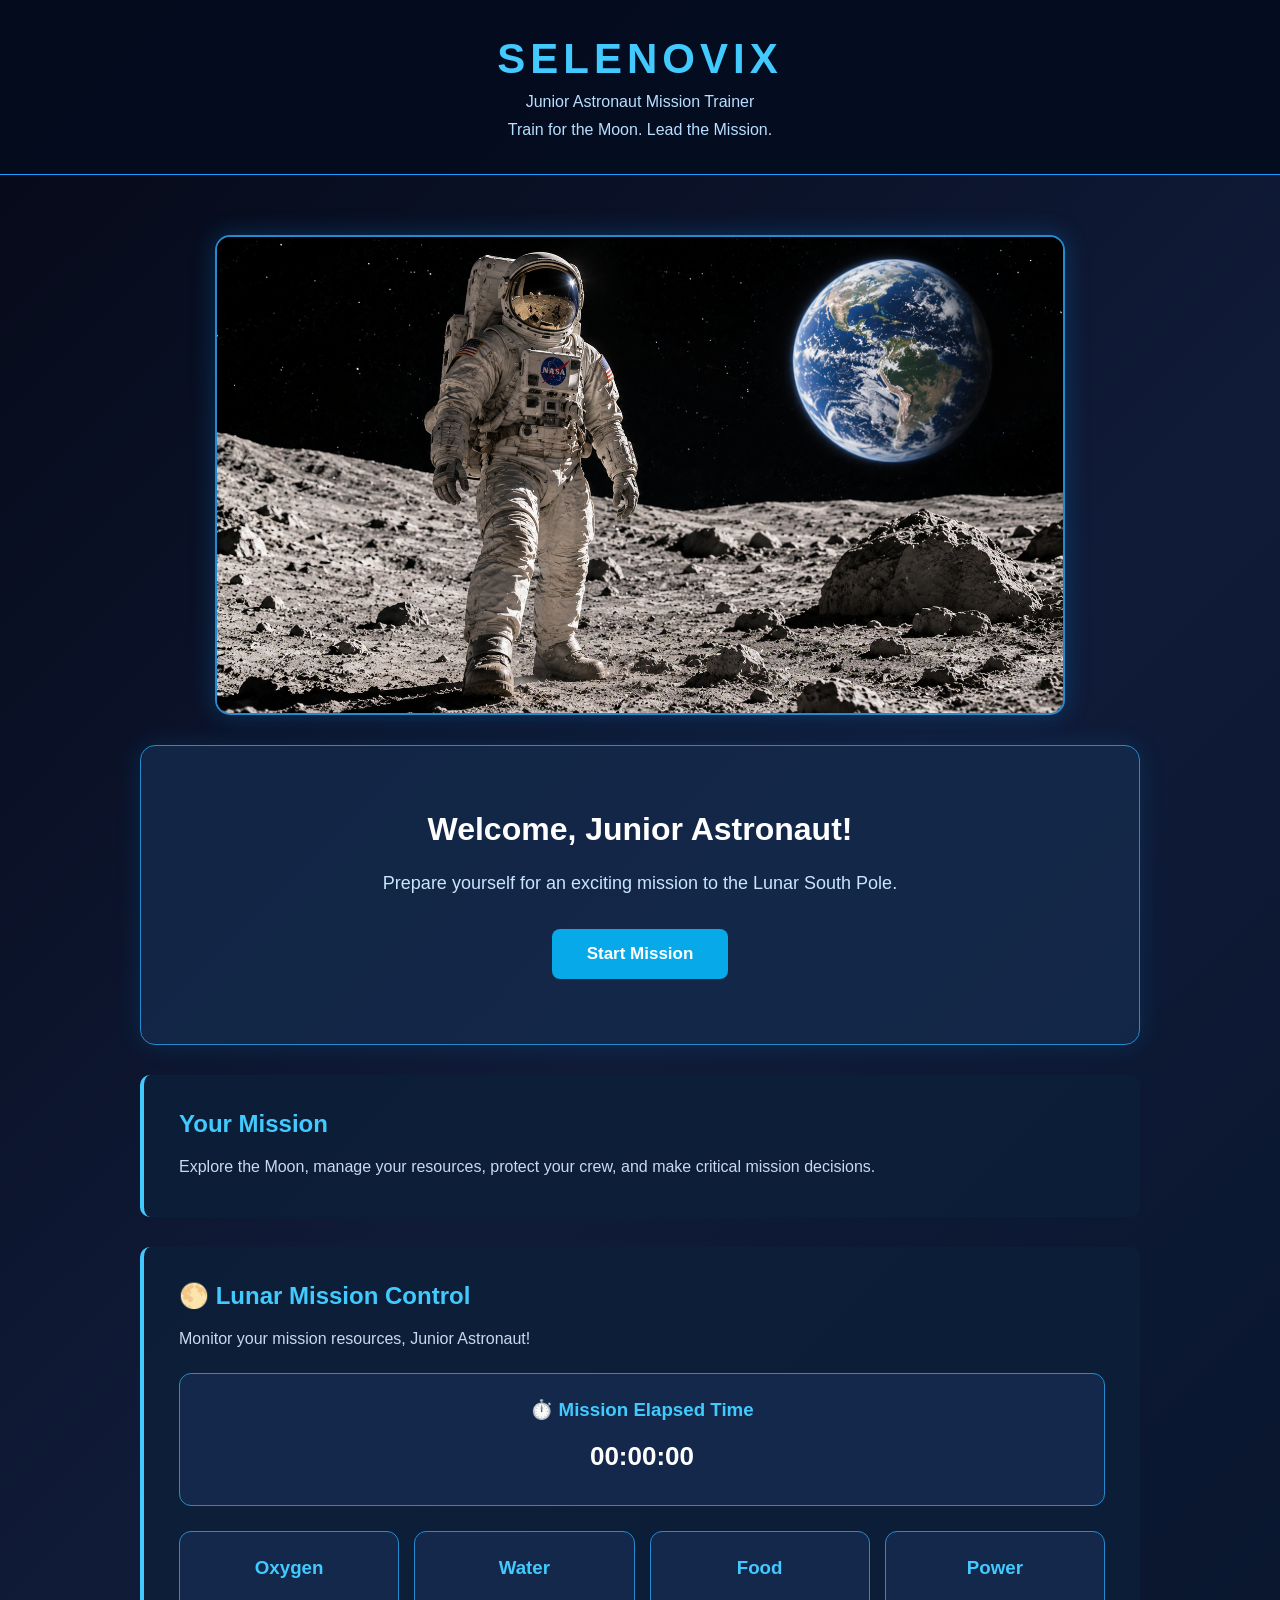
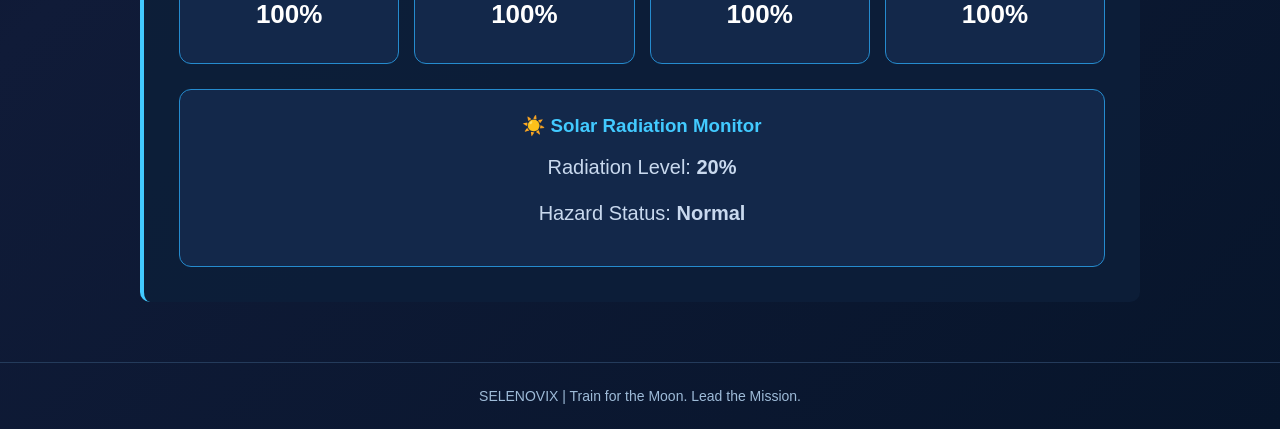
==== index.html @ 96080eeb "Initial SELENOVIX project" ====
<!DOCTYPE html>
<html lang="en">

<head>
    <meta charset="UTF-8">
    <meta name="viewport" content="width=device-width, initial-scale=1.0">

    <title>SELENOVIX | Junior Astronaut Mission Trainer</title>

    <meta name="description"
        content="SELENOVIX is an interactive junior astronaut mission trainer for lunar exploration.">

    <link rel="stylesheet" href="css/style.css">

    <style>
        .astronaut-section {
            text-align: center;
            margin-bottom: 30px;
        }

        .astronaut-image {
            width: 100%;
            max-width: 850px;
            height: auto;
            display: block;
            margin: 0 auto;
            border-radius: 15px;
            border: 2px solid #258bce;
            box-shadow: 0 0 25px rgba(0, 160, 255, 0.25);
        }

        .resource-dashboard {
            display: grid;
            grid-template-columns: repeat(4, 1fr);
            gap: 15px;
            margin-top: 25px;
        }

        .resource-card {
            text-align: center;
            padding: 25px 10px;
            background: rgba(20, 43, 78, 0.85);
            border: 1px solid #258bce;
            border-radius: 12px;
        }

        .resource-card h3 {
            color: #42caff;
            margin-bottom: 12px;
        }

        .resource-card p {
            color: #ffffff;
            font-size: 26px;
            font-weight: bold;
        }

        .mission-timer {
            margin-top: 20px;
        }

        .hazard-card {
            margin-top: 25px;
            padding: 25px;
            text-align: center;
            background: rgba(20, 43, 78, 0.85);
            border: 1px solid #258bce;
            border-radius: 12px;
        }

        .hazard-card h3 {
            color: #42caff;
            margin-bottom: 12px;
        }

        .hazard-card p {
            font-size: 20px;
            margin: 10px 0;
        }

        @media (max-width: 600px) {
            .resource-dashboard {
                grid-template-columns: repeat(2, 1fr);
            }
        }
    </style>
</head>

<body>

    <!-- Website Header -->
    <header>
        <h1>SELENOVIX</h1>
        <p>Junior Astronaut Mission Trainer</p>
        <p>Train for the Moon. Lead the Mission.</p>
    </header>

    <main>

        <!-- Astronaut Image -->
        <section class="astronaut-section">
            <img
                src="assets/images/astronaut.png"
                alt="Astronaut exploring the lunar surface"
                class="astronaut-image">
        </section>

        <!-- Welcome Section -->
        <section class="welcome">
            <h2>Welcome, Junior Astronaut!</h2>

            <p>
                Prepare yourself for an exciting mission
                to the Lunar South Pole.
            </p>

            <button id="startMission" type="button">
                Start Mission
            </button>
        </section>

        <!-- Mission Introduction -->
        <section class="mission-info">
            <h2>Your Mission</h2>

            <p>
                Explore the Moon, manage your resources,
                protect your crew, and make critical
                mission decisions.
            </p>
        </section>

        <!-- Lunar Mission Dashboard -->
        <section class="mission-info">

            <h2>🌕 Lunar Mission Control</h2>

            <p>
                Monitor your mission resources,
                Junior Astronaut!
            </p>

            <!-- Mission Timer -->
            <div class="resource-card mission-timer">
                <h3>⏱️ Mission Elapsed Time</h3>
                <p id="missionTimer">00:00:00</p>
            </div>

            <!-- Resource Dashboard -->
            <div class="resource-dashboard">

                <div class="resource-card">
                    <h3>Oxygen</h3>
                    <p id="oxygenValue">100%</p>
                </div>

                <div class="resource-card">
                    <h3>Water</h3>
                    <p id="waterValue">100%</p>
                </div>

                <div class="resource-card">
                    <h3>Food</h3>
                    <p id="foodValue">100%</p>
                </div>

                <div class="resource-card">
                    <h3>Power</h3>
                    <p id="powerValue">100%</p>
                </div>

            </div>

            <!-- Solar Radiation Monitor -->
            <div class="hazard-card">
                <h3>☀️ Solar Radiation Monitor</h3>

                <p>
                    Radiation Level:
                    <strong id="radiationValue">20%</strong>
                </p>

                <p>
                    Hazard Status:
                    <strong id="radiationStatus">Normal</strong>
                </p>

            </div>

        </section>

    </main>

    <!-- Website Footer -->
    <footer>
        <p>
            SELENOVIX | Train for the Moon. Lead the Mission.
        </p>
    </footer>

    <!-- Connect JavaScript Files -->
    <script src="js/resources.js"></script>
    <script src="js/simulation.js"></script>
    <script src="js/solar.js"></script>
    <script src="js/app.js"></script>

</body>
</html>
---- css/style.css ----
/* SELENOVIX - Main Website Design */

* {
    margin: 0;
    padding: 0;
    box-sizing: border-box;
}

body {
    font-family: Arial, sans-serif;
    background: linear-gradient(135deg, #050816, #101b38, #07152b);
    color: #ffffff;
    min-height: 100vh;
}

/* Header */

header {
    text-align: center;
    padding: 35px 20px;
    background: rgba(4, 12, 30, 0.9);
    border-bottom: 1px solid #1b9fff;
}

header h1 {
    font-size: 42px;
    letter-spacing: 5px;
    color: #42caff;
}

header p {
    margin-top: 10px;
    color: #b7dfff;
    font-size: 16px;
}

/* Main Content */

main {
    width: 90%;
    max-width: 1000px;
    margin: 60px auto;
}

/* Welcome Section */

.welcome {
    text-align: center;
    padding: 65px 25px;
    background: rgba(20, 43, 78, 0.75);
    border: 1px solid #258bce;
    border-radius: 15px;
    box-shadow: 0 0 25px rgba(0, 160, 255, 0.15);
}

.welcome h2 {
    font-size: 32px;
    margin-bottom: 20px;
    color: #ffffff;
}

.welcome p {
    font-size: 18px;
    line-height: 1.7;
    color: #c9e6ff;
}

/* Start Mission Button */

button {
    margin-top: 30px;
    padding: 15px 35px;
    border: none;
    border-radius: 8px;
    background: #08a9e8;
    color: #ffffff;
    font-size: 17px;
    font-weight: bold;
    cursor: pointer;
    transition: 0.3s;
}

button:hover {
    background: #007bb5;
    transform: scale(1.05);
}

/* Mission Information */

.mission-info {
    margin-top: 30px;
    padding: 35px;
    background: rgba(13, 30, 57, 0.9);
    border-left: 4px solid #42caff;
    border-radius: 10px;
}

.mission-info h2 {
    color: #42caff;
    margin-bottom: 15px;
}

.mission-info p {
    color: #c9d9ee;
    line-height: 1.8;
    font-size: 16px;
}

/* Footer */

footer {
    text-align: center;
    padding: 25px;
    margin-top: 50px;
    color: #9ebbd8;
    border-top: 1px solid #243b5b;
    font-size: 14px;
}
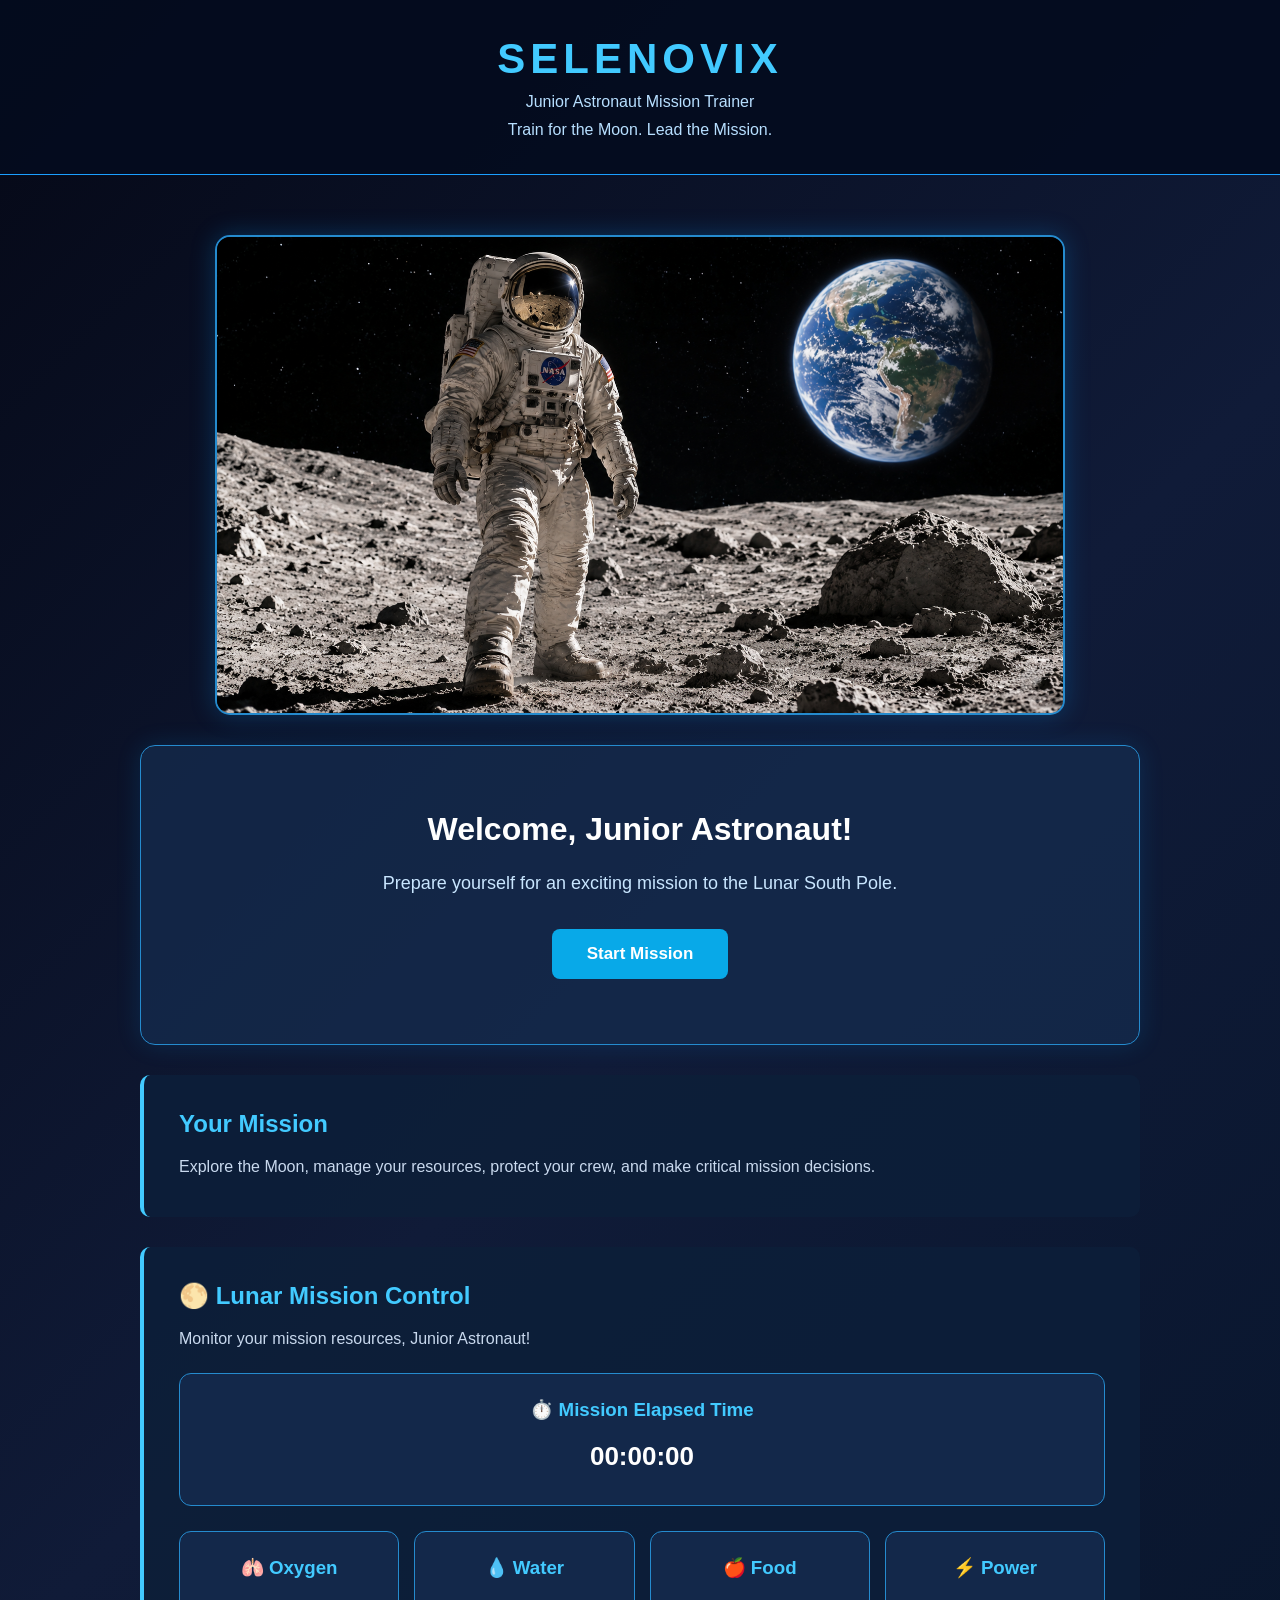
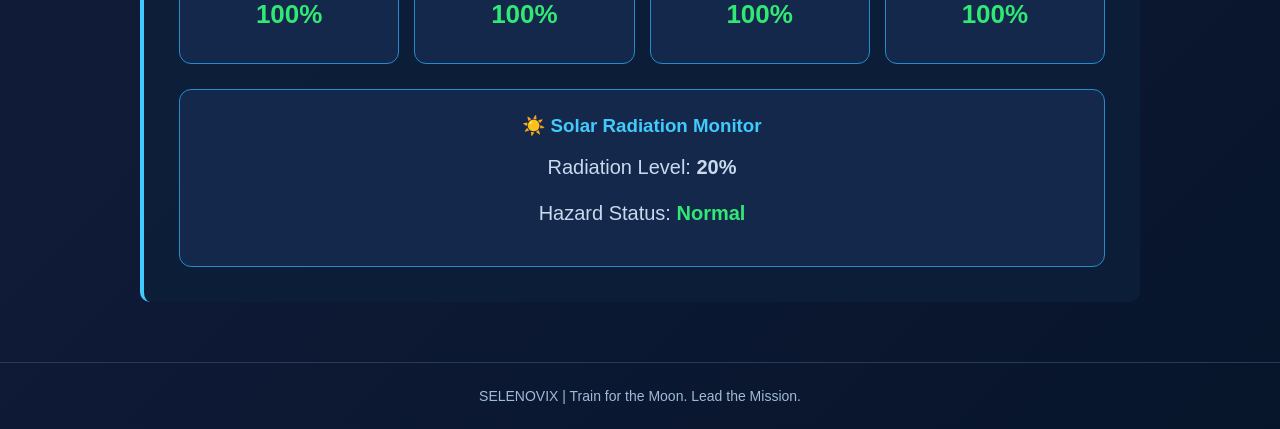
==== commit 4ffe2623: "Add mission dashboard and lunar hazard monitoring" ====
--- a/index.html
+++ b/index.html
@@ -14,6 +14,8 @@
     <link rel="stylesheet" href="css/style.css">
 
     <style>
+        /* Astronaut Image */
+
         .astronaut-section {
             text-align: center;
             margin-bottom: 30px;
@@ -30,6 +32,8 @@
             box-shadow: 0 0 25px rgba(0, 160, 255, 0.25);
         }
 
+        /* Resource Dashboard */
+
         .resource-dashboard {
             display: grid;
             grid-template-columns: repeat(4, 1fr);
@@ -43,6 +47,7 @@
             background: rgba(20, 43, 78, 0.85);
             border: 1px solid #258bce;
             border-radius: 12px;
+            transition: 0.3s;
         }
 
         .resource-card h3 {
@@ -56,9 +61,27 @@
             font-weight: bold;
         }
 
+        /* Resource Status Colors */
+
+        .status-normal {
+            color: #32e875 !important;
+        }
+
+        .status-warning {
+            color: #ffd43b !important;
+        }
+
+        .status-danger {
+            color: #ff4545 !important;
+        }
+
+        /* Mission Timer */
+
         .mission-timer {
             margin-top: 20px;
         }
+
+        /* Solar Radiation Monitor */
 
         .hazard-card {
             margin-top: 25px;
@@ -79,10 +102,16 @@
             margin: 10px 0;
         }
 
+        /* Mobile Responsive Design */
+
         @media (max-width: 600px) {
             .resource-dashboard {
                 grid-template-columns: repeat(2, 1fr);
             }
+
+            .welcome h2 {
+                font-size: 25px;
+            }
         }
     </style>
 </head>
@@ -90,6 +119,7 @@
 <body>
 
     <!-- Website Header -->
+
     <header>
         <h1>SELENOVIX</h1>
         <p>Junior Astronaut Mission Trainer</p>
@@ -99,6 +129,7 @@
     <main>
 
         <!-- Astronaut Image -->
+
         <section class="astronaut-section">
             <img
                 src="assets/images/astronaut.png"
@@ -107,7 +138,9 @@
         </section>
 
         <!-- Welcome Section -->
+
         <section class="welcome">
+
             <h2>Welcome, Junior Astronaut!</h2>
 
             <p>
@@ -118,10 +151,13 @@
             <button id="startMission" type="button">
                 Start Mission
             </button>
+
         </section>
 
         <!-- Mission Introduction -->
+
         <section class="mission-info">
+
             <h2>Your Mission</h2>
 
             <p>
@@ -129,9 +165,11 @@
                 protect your crew, and make critical
                 mission decisions.
             </p>
+
         </section>
 
         <!-- Lunar Mission Dashboard -->
+
         <section class="mission-info">
 
             <h2>🌕 Lunar Mission Control</h2>
@@ -142,38 +180,45 @@
             </p>
 
             <!-- Mission Timer -->
+
             <div class="resource-card mission-timer">
+
                 <h3>⏱️ Mission Elapsed Time</h3>
+
                 <p id="missionTimer">00:00:00</p>
+
             </div>
 
             <!-- Resource Dashboard -->
+
             <div class="resource-dashboard">
 
                 <div class="resource-card">
-                    <h3>Oxygen</h3>
-                    <p id="oxygenValue">100%</p>
-                </div>
-
-                <div class="resource-card">
-                    <h3>Water</h3>
-                    <p id="waterValue">100%</p>
-                </div>
-
-                <div class="resource-card">
-                    <h3>Food</h3>
-                    <p id="foodValue">100%</p>
-                </div>
-
-                <div class="resource-card">
-                    <h3>Power</h3>
-                    <p id="powerValue">100%</p>
+                    <h3>🫁 Oxygen</h3>
+                    <p id="oxygenValue" class="status-normal">100%</p>
+                </div>
+
+                <div class="resource-card">
+                    <h3>💧 Water</h3>
+                    <p id="waterValue" class="status-normal">100%</p>
+                </div>
+
+                <div class="resource-card">
+                    <h3>🍎 Food</h3>
+                    <p id="foodValue" class="status-normal">100%</p>
+                </div>
+
+                <div class="resource-card">
+                    <h3>⚡ Power</h3>
+                    <p id="powerValue" class="status-normal">100%</p>
                 </div>
 
             </div>
 
             <!-- Solar Radiation Monitor -->
+
             <div class="hazard-card">
+
                 <h3>☀️ Solar Radiation Monitor</h3>
 
                 <p>
@@ -183,7 +228,9 @@
 
                 <p>
                     Hazard Status:
-                    <strong id="radiationStatus">Normal</strong>
+                    <strong id="radiationStatus" class="status-normal">
+                        Normal
+                    </strong>
                 </p>
 
             </div>
@@ -193,13 +240,17 @@
     </main>
 
     <!-- Website Footer -->
+
     <footer>
+
         <p>
             SELENOVIX | Train for the Moon. Lead the Mission.
         </p>
+
     </footer>
 
-    <!-- Connect JavaScript Files -->
+    <!-- JavaScript Files -->
+
     <script src="js/resources.js"></script>
     <script src="js/simulation.js"></script>
     <script src="js/solar.js"></script>
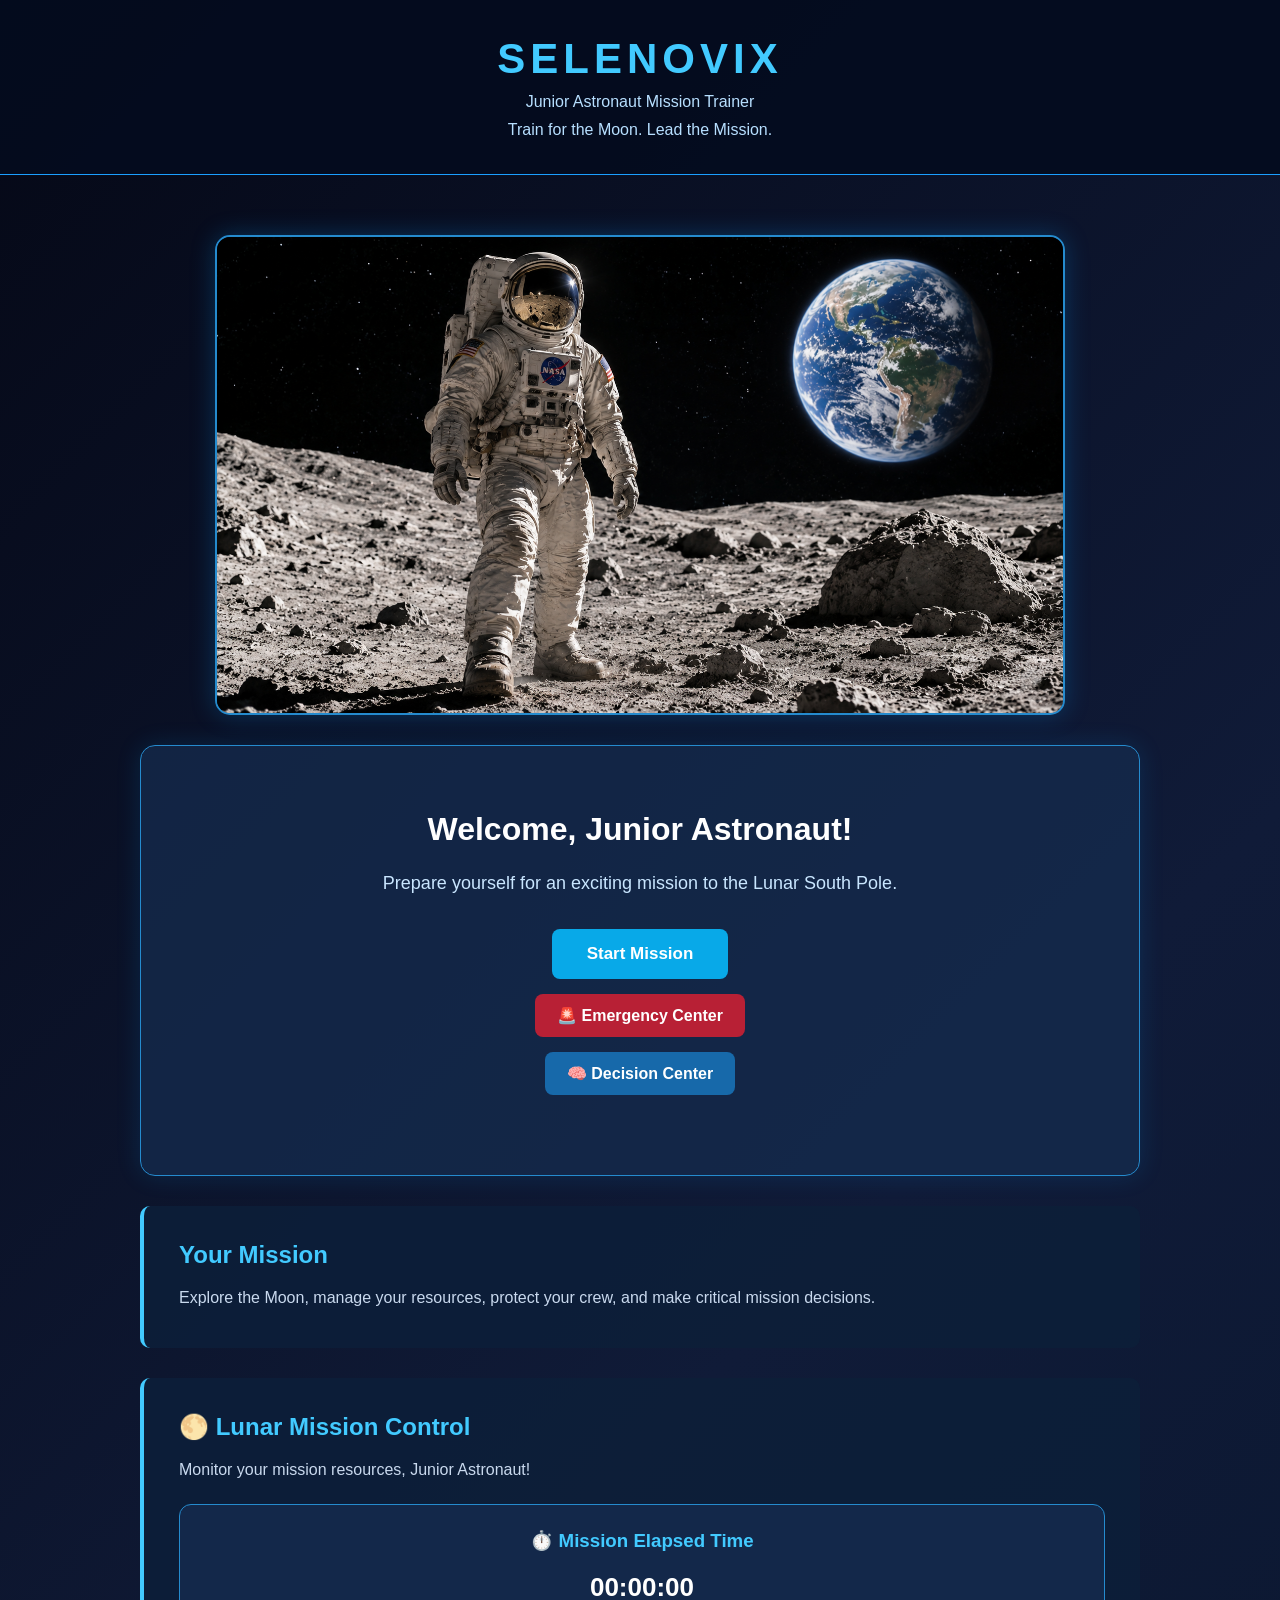
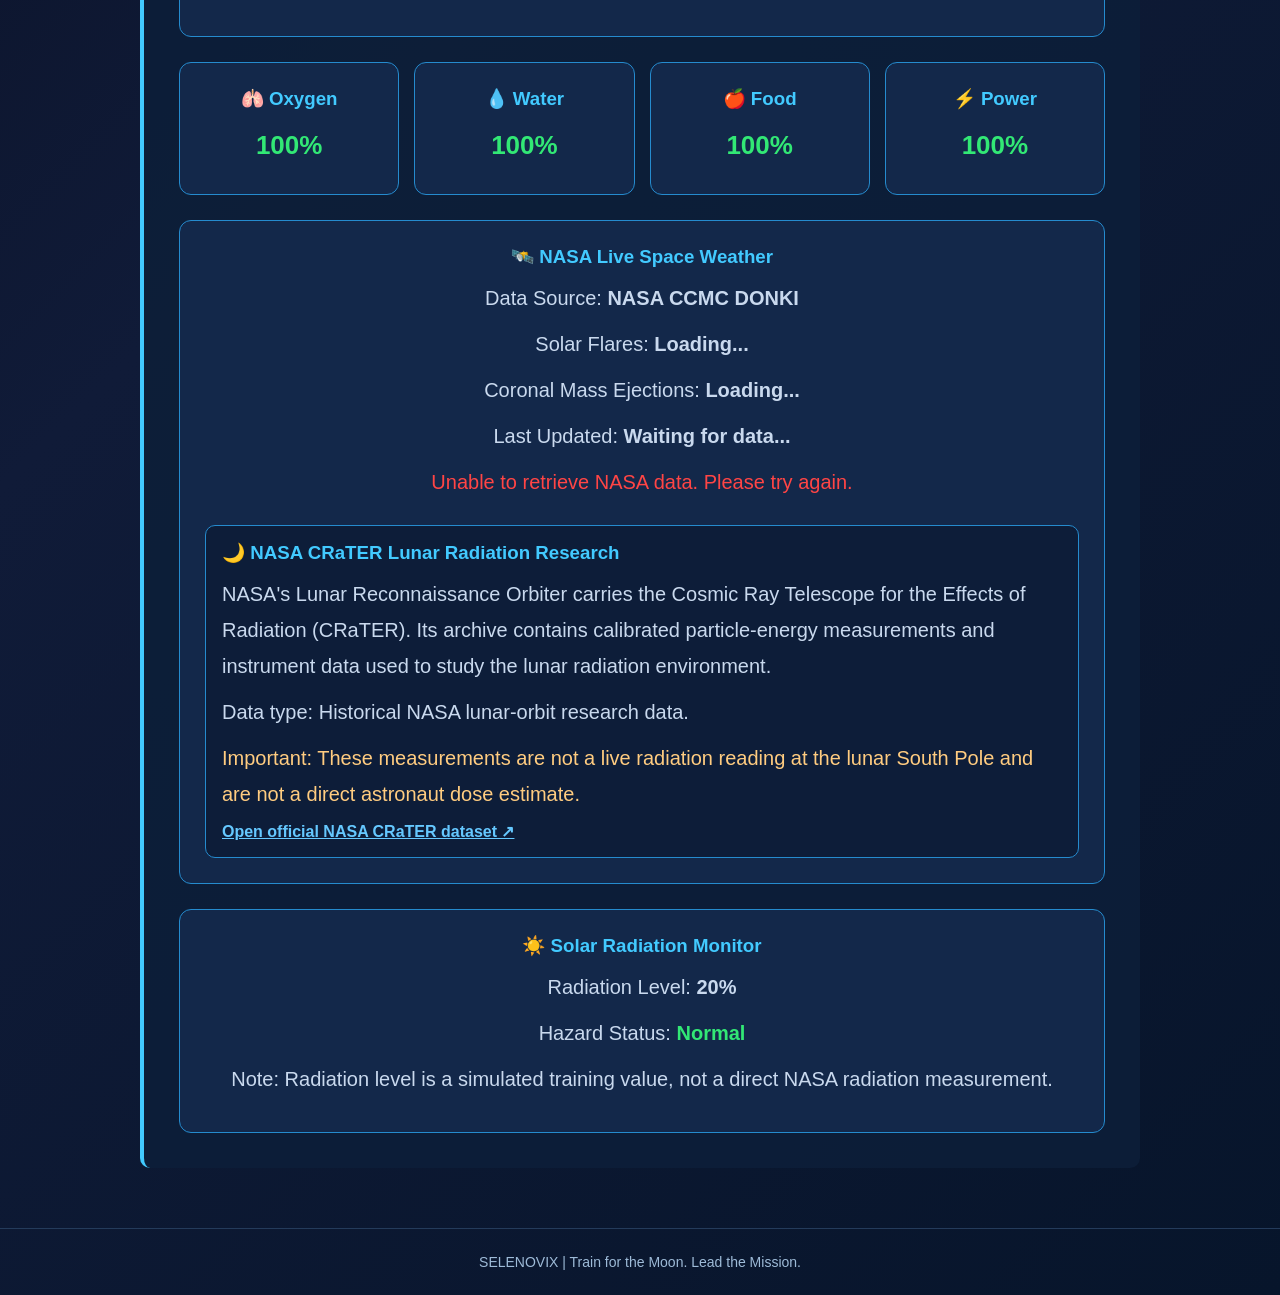
==== commit e64d3887: "Integrate NASA space weather into mission decision center" ====
--- a/index.html
+++ b/index.html
@@ -215,6 +215,38 @@
 
             </div>
 
+            <!-- NASA Space Weather Panel -->
+
+            <div class="hazard-card" id="nasaWeatherPanel">
+
+                <h3>🛰️ NASA Live Space Weather</h3>
+
+                <p>
+                    Data Source:
+                    <strong>NASA CCMC DONKI</strong>
+                </p>
+
+                <p>
+                    Solar Flares:
+                    <strong id="nasaFlareCount">Loading...</strong>
+                </p>
+
+                <p>
+                    Coronal Mass Ejections:
+                    <strong id="nasaCMECount">Loading...</strong>
+                </p>
+
+                <p>
+                    Last Updated:
+                    <strong id="nasaLastUpdated">Waiting for data...</strong>
+                </p>
+
+                <p id="nasaWeatherStatus">
+                    Connecting to NASA...
+                </p>
+
+            </div>
+
             <!-- Solar Radiation Monitor -->
 
             <div class="hazard-card">
@@ -233,6 +265,11 @@
                     </strong>
                 </p>
 
+                <p>
+                    Note: Radiation level is a simulated training value,
+                    not a direct NASA radiation measurement.
+                </p>
+
             </div>
 
         </section>
@@ -254,6 +291,7 @@
     <script src="js/resources.js"></script>
     <script src="js/simulation.js"></script>
     <script src="js/solar.js"></script>
+    <script src="js/nasa.js"></script>
     <script src="js/app.js"></script>
 
 </body>
